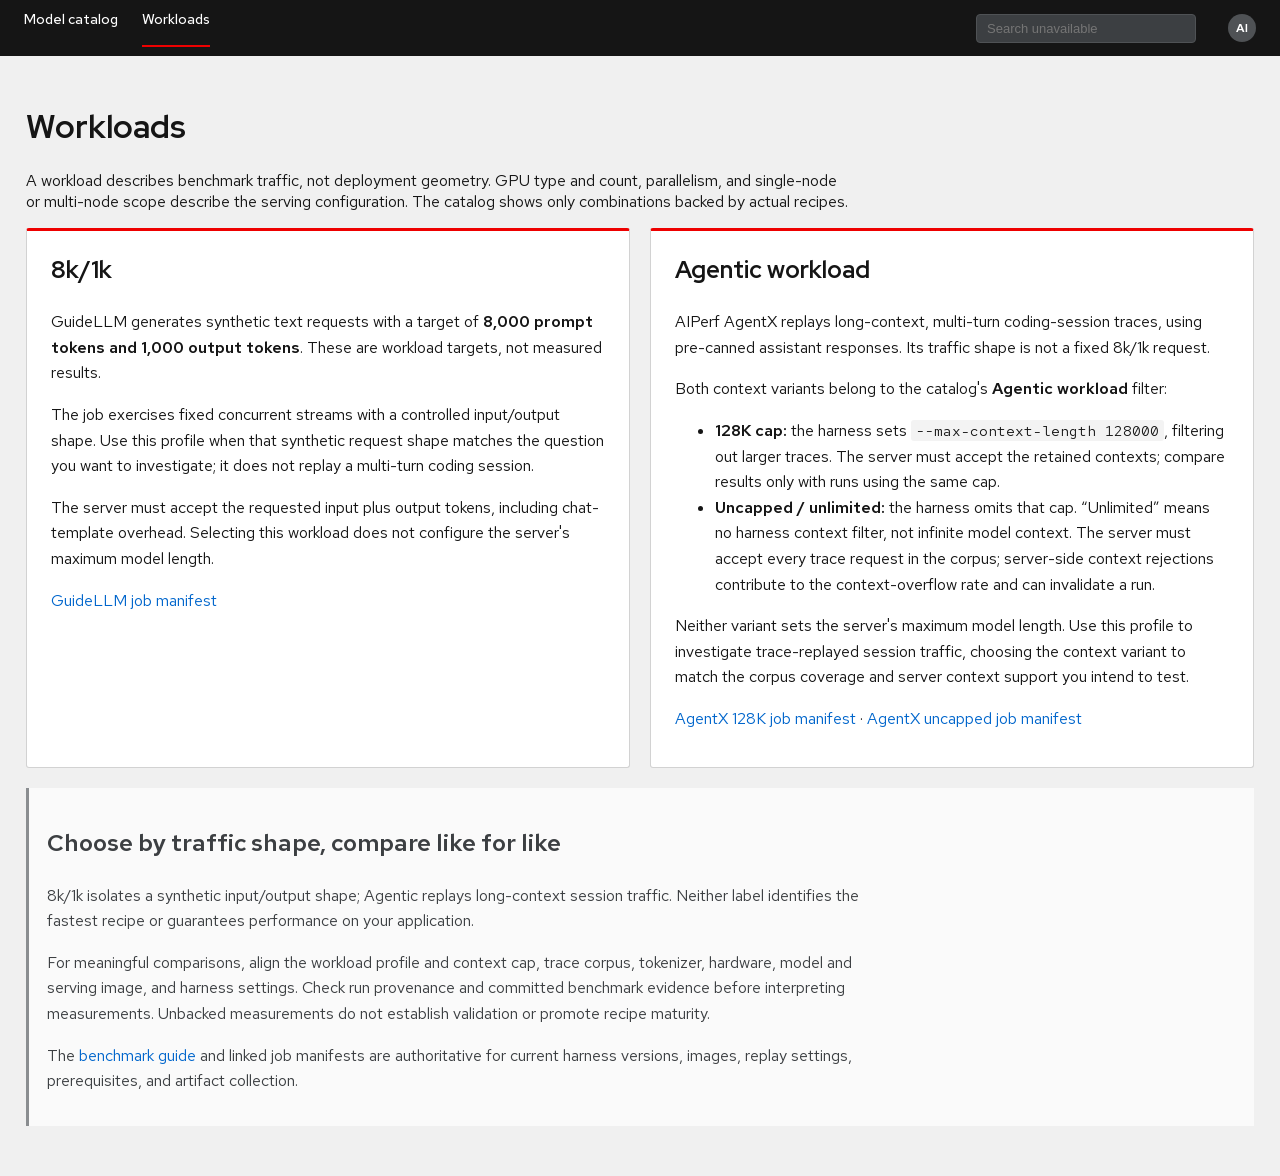
==== site/workloads.html @ 72a7a32e "Merge 8b24308e2296ddec0aeb09306bd658f769ee3051 into d1fcd548783d5ae28d67e89c766e08b938d1fa00" ====
<!DOCTYPE html>
<html lang="en">
<head>
  <meta charset="utf-8">
  <meta name="viewport" content="width=device-width, initial-scale=1">
  <title>Workloads | AI Hub</title>
  <link rel="stylesheet" href="styles.css">
</head>
<body>
  <div class="nav">
    <nav aria-label="Primary" style="display:flex;gap:24px;font-size:14px;font-weight:500">
      <a href="index.html" style="color:#fff;padding-bottom:17px">Model catalog</a>
      <a href="workloads.html" aria-current="page" style="color:#fff;border-bottom:2px solid #EE0000;padding-bottom:17px">Workloads</a>
    </nav>
    <div style="flex:1"></div>
    <input disabled placeholder="Search unavailable" aria-label="AI Hub search unavailable" title="AI Hub search is not available" style="background:#3C3F42;border:1px solid #4F5255;border-radius:4px;color:#fff;padding:6px 10px;font-size:13px;width:220px">
    <div style="width:28px;height:28px;border-radius:50%;background:#4F5255;display:flex;align-items:center;justify-content:center;font-size:12px;font-weight:600">AI</div>
  </div>

  <main class="workload-page">
    <h1>Workloads</h1>
    <p>A workload describes benchmark traffic, not deployment geometry. GPU type and count, parallelism, and single-node or multi-node scope describe the serving configuration. The catalog shows only combinations backed by actual recipes.</p>

    <div class="workload-grid">
      <section class="workload-card" aria-labelledby="synthetic-heading">
        <h2 id="synthetic-heading">8k/1k</h2>
        <p>GuideLLM generates synthetic text requests with a target of <strong>8,000 prompt tokens and 1,000 output tokens</strong>. These are workload targets, not measured results.</p>
        <p>The job exercises fixed concurrent streams with a controlled input/output shape. Use this profile when that synthetic request shape matches the question you want to investigate; it does not replay a multi-turn coding session.</p>
        <p>The server must accept the requested input plus output tokens, including chat-template overhead. Selecting this workload does not configure the server's maximum model length.</p>
        <p><a href="https://github.com/openshift-psap/inference-playbooks/blob/main/benchmarks/manifests/guidellm-8k1k-job.yaml">GuideLLM job manifest</a></p>
      </section>

      <section class="workload-card" aria-labelledby="agentic-heading">
        <h2 id="agentic-heading">Agentic workload</h2>
        <p>AIPerf AgentX replays long-context, multi-turn coding-session traces, using pre-canned assistant responses. Its traffic shape is not a fixed 8k/1k request.</p>
        <p>Both context variants belong to the catalog's <strong>Agentic workload</strong> filter:</p>
        <ul>
          <li><strong>128K cap:</strong> the harness sets <code>--max-context-length 128000</code>, filtering out larger traces. The server must accept the retained contexts; compare results only with runs using the same cap.</li>
          <li><strong>Uncapped / unlimited:</strong> the harness omits that cap. “Unlimited” means no harness context filter, not infinite model context. The server must accept every trace request in the corpus; server-side context rejections contribute to the context-overflow rate and can invalidate a run.</li>
        </ul>
        <p>Neither variant sets the server's maximum model length. Use this profile to investigate trace-replayed session traffic, choosing the context variant to match the corpus coverage and server context support you intend to test.</p>
        <p><a href="https://github.com/openshift-psap/inference-playbooks/blob/main/benchmarks/manifests/aiperf-agentx-128k-job.yaml">AgentX 128K job manifest</a> · <a href="https://github.com/openshift-psap/inference-playbooks/blob/main/benchmarks/manifests/aiperf-agentx-unlimited-context-job.yaml">AgentX uncapped job manifest</a></p>
      </section>
    </div>

    <aside class="workload-note" aria-labelledby="comparison-heading">
      <h2 id="comparison-heading">Choose by traffic shape, compare like for like</h2>
      <p>8k/1k isolates a synthetic input/output shape; Agentic replays long-context session traffic. Neither label identifies the fastest recipe or guarantees performance on your application.</p>
      <p>For meaningful comparisons, align the workload profile and context cap, trace corpus, tokenizer, hardware, model and serving image, and harness settings. Check run provenance and committed benchmark evidence before interpreting measurements. Unbacked measurements do not establish validation or promote recipe maturity.</p>
      <p>The <a href="https://github.com/openshift-psap/inference-playbooks/blob/main/benchmarks/README.md">benchmark guide</a> and linked job manifests are authoritative for current harness versions, images, replay settings, prerequisites, and artifact collection.</p>
    </aside>
  </main>
</body>
</html>
---- site/styles.css ----
/* Red Hat Display font-face declarations */
@font-face {
  font-family: 'Red Hat Display';
  font-style: normal;
  font-weight: 500;
  font-display: swap;
  src: url("fonts/red-hat-display-latinext.woff2") format('woff2');
  unicode-range: U+0100-02BA, U+02BD-02C5, U+02C7-02CC, U+02CE-02D7, U+02DD-02FF, U+0304, U+0308, U+0329, U+1D00-1DBF, U+1E00-1E9F, U+1EF2-1EFF, U+2020, U+20A0-20AB, U+20AD-20C0, U+2113, U+2C60-2C7F, U+A720-A7FF;
}
@font-face {
  font-family: 'Red Hat Display';
  font-style: normal;
  font-weight: 500;
  font-display: swap;
  src: url("fonts/red-hat-display-latin.woff2") format('woff2');
  unicode-range: U+0000-00FF, U+0131, U+0152-0153, U+02BB-02BC, U+02C6, U+02DA, U+02DC, U+0304, U+0308, U+0329, U+2000-206F, U+20AC, U+2122, U+2191, U+2193, U+2212, U+2215, U+FEFF, U+FFFD;
}
@font-face {
  font-family: 'Red Hat Display';
  font-style: normal;
  font-weight: 600;
  font-display: swap;
  src: url("fonts/red-hat-display-latinext.woff2") format('woff2');
  unicode-range: U+0100-02BA, U+02BD-02C5, U+02C7-02CC, U+02CE-02D7, U+02DD-02FF, U+0304, U+0308, U+0329, U+1D00-1DBF, U+1E00-1E9F, U+1EF2-1EFF, U+2020, U+20A0-20AB, U+20AD-20C0, U+2113, U+2C60-2C7F, U+A720-A7FF;
}
@font-face {
  font-family: 'Red Hat Display';
  font-style: normal;
  font-weight: 600;
  font-display: swap;
  src: url("fonts/red-hat-display-latin.woff2") format('woff2');
  unicode-range: U+0000-00FF, U+0131, U+0152-0153, U+02BB-02BC, U+02C6, U+02DA, U+02DC, U+0304, U+0308, U+0329, U+2000-206F, U+20AC, U+2122, U+2191, U+2193, U+2212, U+2215, U+FEFF, U+FFFD;
}
@font-face {
  font-family: 'Red Hat Display';
  font-style: normal;
  font-weight: 700;
  font-display: swap;
  src: url("fonts/red-hat-display-latinext.woff2") format('woff2');
  unicode-range: U+0100-02BA, U+02BD-02C5, U+02C7-02CC, U+02CE-02D7, U+02DD-02FF, U+0304, U+0308, U+0329, U+1D00-1DBF, U+1E00-1E9F, U+1EF2-1EFF, U+2020, U+20A0-20AB, U+20AD-20C0, U+2113, U+2C60-2C7F, U+A720-A7FF;
}
@font-face {
  font-family: 'Red Hat Display';
  font-style: normal;
  font-weight: 700;
  font-display: swap;
  src: url("fonts/red-hat-display-latin.woff2") format('woff2');
  unicode-range: U+0000-00FF, U+0131, U+0152-0153, U+02BB-02BC, U+02C6, U+02DA, U+02DC, U+0304, U+0308, U+0329, U+2000-206F, U+20AC, U+2122, U+2191, U+2193, U+2212, U+2215, U+FEFF, U+FFFD;
}
@font-face {
  font-family: 'Red Hat Display';
  font-style: normal;
  font-weight: 800;
  font-display: swap;
  src: url("fonts/red-hat-display-latinext.woff2") format('woff2');
  unicode-range: U+0100-02BA, U+02BD-02C5, U+02C7-02CC, U+02CE-02D7, U+02DD-02FF, U+0304, U+0308, U+0329, U+1D00-1DBF, U+1E00-1E9F, U+1EF2-1EFF, U+2020, U+20A0-20AB, U+20AD-20C0, U+2113, U+2C60-2C7F, U+A720-A7FF;
}
@font-face {
  font-family: 'Red Hat Display';
  font-style: normal;
  font-weight: 800;
  font-display: swap;
  src: url("fonts/red-hat-display-latin.woff2") format('woff2');
  unicode-range: U+0000-00FF, U+0131, U+0152-0153, U+02BB-02BC, U+02C6, U+02DA, U+02DC, U+0304, U+0308, U+0329, U+2000-206F, U+20AC, U+2122, U+2191, U+2193, U+2212, U+2215, U+FEFF, U+FFFD;
}

/* Red Hat Mono font-face declarations */
@font-face {
  font-family: 'Red Hat Mono';
  font-style: normal;
  font-weight: 400;
  font-display: swap;
  src: url("fonts/red-hat-mono-latinext.woff2") format('woff2');
  unicode-range: U+0100-02BA, U+02BD-02C5, U+02C7-02CC, U+02CE-02D7, U+02DD-02FF, U+0304, U+0308, U+0329, U+1D00-1DBF, U+1E00-1E9F, U+1EF2-1EFF, U+2020, U+20A0-20AB, U+20AD-20C0, U+2113, U+2C60-2C7F, U+A720-A7FF;
}
@font-face {
  font-family: 'Red Hat Mono';
  font-style: normal;
  font-weight: 400;
  font-display: swap;
  src: url("fonts/red-hat-mono-latin.woff2") format('woff2');
  unicode-range: U+0000-00FF, U+0131, U+0152-0153, U+02BB-02BC, U+02C6, U+02DA, U+02DC, U+0304, U+0308, U+0329, U+2000-206F, U+20AC, U+2122, U+2191, U+2193, U+2212, U+2215, U+FEFF, U+FFFD;
}
@font-face {
  font-family: 'Red Hat Mono';
  font-style: normal;
  font-weight: 500;
  font-display: swap;
  src: url("fonts/red-hat-mono-latinext.woff2") format('woff2');
  unicode-range: U+0100-02BA, U+02BD-02C5, U+02C7-02CC, U+02CE-02D7, U+02DD-02FF, U+0304, U+0308, U+0329, U+1D00-1DBF, U+1E00-1E9F, U+1EF2-1EFF, U+2020, U+20A0-20AB, U+20AD-20C0, U+2113, U+2C60-2C7F, U+A720-A7FF;
}
@font-face {
  font-family: 'Red Hat Mono';
  font-style: normal;
  font-weight: 500;
  font-display: swap;
  src: url("fonts/red-hat-mono-latin.woff2") format('woff2');
  unicode-range: U+0000-00FF, U+0131, U+0152-0153, U+02BB-02BC, U+02C6, U+02DA, U+02DC, U+0304, U+0308, U+0329, U+2000-206F, U+20AC, U+2122, U+2191, U+2193, U+2212, U+2215, U+FEFF, U+FFFD;
}

/* Red Hat Text font-face declarations */
@font-face {
  font-family: 'Red Hat Text';
  font-style: normal;
  font-weight: 400;
  font-display: swap;
  src: url("fonts/red-hat-text-latinext.woff2") format('woff2');
  unicode-range: U+0100-02BA, U+02BD-02C5, U+02C7-02CC, U+02CE-02D7, U+02DD-02FF, U+0304, U+0308, U+0329, U+1D00-1DBF, U+1E00-1E9F, U+1EF2-1EFF, U+2020, U+20A0-20AB, U+20AD-20C0, U+2113, U+2C60-2C7F, U+A720-A7FF;
}
@font-face {
  font-family: 'Red Hat Text';
  font-style: normal;
  font-weight: 400;
  font-display: swap;
  src: url("fonts/red-hat-text-latin.woff2") format('woff2');
  unicode-range: U+0000-00FF, U+0131, U+0152-0153, U+02BB-02BC, U+02C6, U+02DA, U+02DC, U+0304, U+0308, U+0329, U+2000-206F, U+20AC, U+2122, U+2191, U+2193, U+2212, U+2215, U+FEFF, U+FFFD;
}
@font-face {
  font-family: 'Red Hat Text';
  font-style: normal;
  font-weight: 500;
  font-display: swap;
  src: url("fonts/red-hat-text-latinext.woff2") format('woff2');
  unicode-range: U+0100-02BA, U+02BD-02C5, U+02C7-02CC, U+02CE-02D7, U+02DD-02FF, U+0304, U+0308, U+0329, U+1D00-1DBF, U+1E00-1E9F, U+1EF2-1EFF, U+2020, U+20A0-20AB, U+20AD-20C0, U+2113, U+2C60-2C7F, U+A720-A7FF;
}
@font-face {
  font-family: 'Red Hat Text';
  font-style: normal;
  font-weight: 500;
  font-display: swap;
  src: url("fonts/red-hat-text-latin.woff2") format('woff2');
  unicode-range: U+0000-00FF, U+0131, U+0152-0153, U+02BB-02BC, U+02C6, U+02DA, U+02DC, U+0304, U+0308, U+0329, U+2000-206F, U+20AC, U+2122, U+2191, U+2193, U+2212, U+2215, U+FEFF, U+FFFD;
}
@font-face {
  font-family: 'Red Hat Text';
  font-style: normal;
  font-weight: 600;
  font-display: swap;
  src: url("fonts/red-hat-text-latinext.woff2") format('woff2');
  unicode-range: U+0100-02BA, U+02BD-02C5, U+02C7-02CC, U+02CE-02D7, U+02DD-02FF, U+0304, U+0308, U+0329, U+1D00-1DBF, U+1E00-1E9F, U+1EF2-1EFF, U+2020, U+20A0-20AB, U+20AD-20C0, U+2113, U+2C60-2C7F, U+A720-A7FF;
}
@font-face {
  font-family: 'Red Hat Text';
  font-style: normal;
  font-weight: 600;
  font-display: swap;
  src: url("fonts/red-hat-text-latin.woff2") format('woff2');
  unicode-range: U+0000-00FF, U+0131, U+0152-0153, U+02BB-02BC, U+02C6, U+02DA, U+02DC, U+0304, U+0308, U+0329, U+2000-206F, U+20AC, U+2122, U+2191, U+2193, U+2212, U+2215, U+FEFF, U+FFFD;
}

/* Base styles */
body {
  margin: 0;
  background: #F0F0F0;
  font-family: 'Red Hat Text', sans-serif;
  color: #151515;
}

a {
  color: #0066CC;
  text-decoration: none;
}

a:hover {
  color: #004080;
  text-decoration: underline;
}

* {
  box-sizing: border-box;
}

code {
  font-family: 'Red Hat Mono', monospace;
  font-size: .9em;
  background: #F3F3F3;
  padding: 1px 5px;
  border-radius: 3px;
}

/* Navigation */
.nav {
  background: #151515;
  color: #fff;
  display: flex;
  align-items: center;
  padding: 0 24px;
  height: 56px;
  gap: 32px;
  flex-shrink: 0;
}

/* Breadcrumb */
.crumb {
  font-size: 13px;
  color: #6A6E73;
  margin-bottom: 14px;
}

/* Fluid page shells; constrain prose, not the available catalog width. */
.catalog-layout {
  width: 100%;
  min-width: 0;
  padding: 24px clamp(16px, 2vw, 48px) 50px;
}

.panel p,
.selectors > p,
.workload-page p {
  max-width: 75ch;
}

.filter-pair {
  display: grid;
  grid-template-columns: repeat(2, minmax(0, 1fr));
  gap: 16px;
  min-width: 0;
}

/* Model card */
.model-card {
  background: #fff;
  border: 1px solid #D2D2D2;
  border-radius: 6px 6px 0 0;
  padding: 24px 28px;
  display: flex;
  gap: 20px;
  align-items: flex-start;
  flex-wrap: wrap;
}

.model-card h1 {
  margin: 0 0 8px;
}

.model-meta {
  display: flex;
  flex-wrap: wrap;
  align-items: center;
  gap: 6px 20px;
  margin: 0;
  font-size: 14px;
  line-height: 1.5;
}

.model-meta > span {
  min-width: 0;
  max-width: 100%;
  overflow-wrap: anywhere;
}

.model-card p {
  margin: 8px 0 0;
  max-width: 75ch;
}

/* Selectors */
.selectors {
  background: #fff;
  border: 1px solid #D2D2D2;
  border-top: 1px solid #F0F0F0;
  padding: 16px 28px;
  display: flex;
  flex-direction: column;
  gap: 10px;
}

.sel-row {
  display: flex;
  align-items: flex-start;
  gap: 12px;
  flex-wrap: wrap;
  padding-bottom: 10px;
  border-bottom: 1px solid #F0F0F0;
}

.sel-row:last-child {
  padding-bottom: 0;
  border-bottom: none;
}

.sel-label {
  font-family: monospace;
  font-size: 10.5px;
  letter-spacing: .1em;
  text-transform: uppercase;
  color: #6A6E73;
  width: 132px;
  flex: none;
  padding-top: 10px;
}

/* Visible choices: native radios in wrapping, compact cards. */
.model-options,
.recipe-options {
  display: grid;
  grid-template-columns: repeat(auto-fit, minmax(min(100%, 240px), 1fr));
  gap: 10px;
  width: 100%;
  min-width: 0;
  margin: 0;
  padding: 0;
  border: 0;
}

.model-options legend,
.recipe-options legend {
  padding: 0;
  margin-bottom: 10px;
  font-family: 'Red Hat Display', sans-serif;
  font-size: 14px;
  font-weight: 700;
}

.model-option,
.recipe-option {
  display: grid;
  grid-template-columns: auto minmax(0, 1fr);
  align-content: start;
  gap: 4px 10px;
  min-width: 0;
  padding: 10px 12px;
  border: 1px solid #D2D2D2;
  border-radius: 3px;
  background: #fff;
  cursor: pointer;
}

.model-option input[type="radio"],
.recipe-option input[type="radio"] {
  grid-row: 1 / 3;
  margin: 3px 0 0;
  accent-color: #0066CC;
}

.model-option__name,
.model-option__id {
  grid-column: 2;
  min-width: 0;
  overflow-wrap: anywhere;
}

.model-option__name {
  font-size: 13.5px;
  font-weight: 600;
  line-height: 1.4;
}

.model-option__id {
  font-family: 'Red Hat Mono', monospace;
  font-size: 11px;
  line-height: 1.4;
  color: #6A6E73;
}

.recipe-option > :not(input) {
  grid-column: 2;
  min-width: 0;
  overflow-wrap: anywhere;
  font-size: 13.5px;
  line-height: 1.4;
}

.recipe-option > :nth-child(2) {
  font-weight: 600;
}

.model-option--selected,
.recipe-option--selected {
  border-color: #0066CC;
  background: #F0F8FF;
  box-shadow: inset 0 0 0 1px #0066CC;
}

.model-option:has(input:focus-visible),
.recipe-option:has(input:focus-visible) {
  outline: 2px solid #0066CC;
  outline-offset: 2px;
}

/* Buttons */
.filter-options {
  display: flex;
  flex-wrap: wrap;
  gap: 8px;
  min-width: 0;
  margin: 0;
  padding: 0 0 10px;
  border: 0;
  border-bottom: 1px solid #F0F0F0;
}

.filter-options legend {
  margin-bottom: 8px;
  padding: 0;
  font-family: 'Red Hat Display', sans-serif;
  font-size: 14px;
  font-weight: 700;
}

.filter-option {
  display: flex;
  align-items: center;
  gap: 6px;
  min-width: 0;
  max-width: 100%;
  padding: 6px 10px;
  border: 1px solid #D2D2D2;
  border-radius: 3px;
  background: #fff;
  font-size: 13.5px;
  line-height: 1.4;
  overflow-wrap: anywhere;
  cursor: pointer;
}

.filter-option input[type="radio"] {
  flex: none;
  margin: 0;
  accent-color: #0066CC;
}

.filter-option > :not(input) {
  min-width: 0;
}

.filter-option--selected {
  border-color: #0066CC;
  background: #F0F8FF;
  box-shadow: inset 0 0 0 1px #0066CC;
}

.filter-option--unavailable {
  color: #8A8D90;
  background: #F5F5F5;
  border-color: #D2D2D2;
  box-shadow: none;
  cursor: not-allowed;
}

.filter-option--unavailable input[type="radio"] {
  cursor: not-allowed;
}

.filter-options:disabled .filter-option {
  color: #8A8D90;
  background: #F5F5F5;
  border-color: #D2D2D2;
  box-shadow: none;
  cursor: not-allowed;
}

.filter-option:has(input:focus-visible) {
  outline: 2px solid #0066CC;
  outline-offset: 2px;
}

.btn {
  font-size: 13.5px;
  font-weight: 600;
  white-space: nowrap;
  background: #fff;
  color: #3C3F42;
  border: 1px solid #D2D2D2;
  border-radius: 3px;
  padding: 6px 14px;
  cursor: pointer;
  display: flex;
  align-items: center;
  gap: 6px;
}

.btn--active {
  background: #151515;
  color: #fff;
  border-color: #151515;
}

.btn--blocked {
  background: #FAFAFA;
  color: #8A8D90;
  border-style: dashed;
  cursor: not-allowed;
}

/* Spec grid */
.spec-grid {
  border: 1px solid #D2D2D2;
  border-top: 3px solid #EE0000;
  padding: 16px 18px;
  margin-top: 6px;
  display: grid;
  grid-template-columns: repeat(auto-fit, minmax(150px, 1fr));
  gap: 14px 22px;
}

.spec {
  display: flex;
  flex-direction: column;
}

.spec dt {
  font-family: monospace;
  font-size: 10px;
  letter-spacing: .07em;
  text-transform: uppercase;
  color: #6A6E73;
  margin-bottom: 3px;
}

.spec dd {
  font-size: 14px;
  font-weight: 600;
  line-height: 1.3;
  word-break: break-word;
  margin: 0;
}

/* Tabs */
.tabs {
  background: #fff;
  border: 1px solid #D2D2D2;
  border-top: none;
  display: flex;
  gap: 2px;
  padding: 0 20px;
  overflow-x: auto;
}

.tab {
  background: none;
  border: none;
  padding: 14px 6px;
  margin-right: 22px;
  font-size: 14px;
  font-weight: 600;
  cursor: pointer;
  color: #6A6E73;
  border-bottom: 3px solid transparent;
  white-space: nowrap;
  display: flex;
  align-items: center;
  gap: 6px;
}

.tab--active {
  color: #151515;
  border-bottom: 3px solid #EE0000;
}

/* Panel */
.panel {
  background: #F0F0F0;
  flex: 1;
  padding: 28px 0 50px;
}

/* Drawer */
.drawer {
  border: 1px solid #D2D2D2;
  border-radius: 4px;
  margin: 0 0 10px;
  overflow: hidden;
}

.drawer__summary {
  cursor: pointer;
  list-style: none;
  padding: 10px 13px;
  display: flex;
  align-items: center;
  gap: 10px;
  font-size: 13.5px;
  background: #FAFAFA;
}

.drawer__code {
  background: #151515;
  color: #E8E8E8;
  font-family: 'Red Hat Mono', monospace;
  font-size: 12.5px;
  line-height: 1.6;
  padding: 14px 16px;
  overflow-x: auto;
  max-height: 420px;
}

/* Table (Red Hat table) */
.rht {
  width: 100%;
  border-collapse: collapse;
  margin: 0 0 20px;
  font-size: 13px;
}

.rht thead th {
  text-align: left;
  padding: 8px 11px;
  border-bottom: 1px solid #D2D2D2;
  font-family: monospace;
  font-size: 10px;
  text-transform: uppercase;
  color: #6A6E73;
}

.rht tbody td {
  padding: 8px 11px;
  border-bottom: 1px solid #F0F0F0;
}

/* Banners */
.banner,
.banner--pending {
  background: #FAFAFA;
  border-left: 3px solid #8A8D90;
  padding: 16px 18px;
  font-size: 14px;
  color: #3C3F42;
  max-width: 70ch;
}

/* Accordion */
.accordion {
  border: 1px solid #D2D2D2;
  border-left: 3px solid #8A8D90;
  border-radius: 0 4px 4px 0;
  margin: 0 0 10px;
  background: #FCFCFC;
}

.accordion summary {
  cursor: pointer;
  padding: 13px 15px;
  font-family: 'Red Hat Display', sans-serif;
  font-weight: 700;
  font-size: 14.5px;
  list-style: none;
  display: flex;
  align-items: center;
  gap: 10px;
}

.accordion > div {
  padding: 4px 16px 16px;
  border-top: 1px solid #EDEDED;
}

/* Pills & tags */
.pill--validated {
  display: flex;
  align-items: center;
  gap: 4px;
  background: #F0F8E8;
  color: #3E8635;
  font-size: 12px;
  font-weight: 600;
  padding: 3px 10px;
  border-radius: 10px;
  white-space: nowrap;
}

.tag {
  font-family: monospace;
  font-size: 9.5px;
  letter-spacing: .08em;
  text-transform: uppercase;
  color: #6A6E73;
  font-weight: 500;
  border: 1px solid #D2D2D2;
  padding: 1px 6px;
  border-radius: 2px;
  flex: none;
}

/* Workload reference page shares the catalog typography and shell. */
.workload-page {
  width: 100%;
  min-width: 0;
  margin: 0;
  padding: 28px clamp(16px, 2vw, 48px) 50px;
  overflow-wrap: anywhere;
}

.workload-page h1,
.workload-card h2 {
  font-family: 'Red Hat Display', sans-serif;
}

.workload-grid {
  display: grid;
  grid-template-columns: repeat(2, minmax(0, 1fr));
  gap: 20px;
}

.workload-card {
  min-width: 0;
  padding: 20px 24px;
  border: 1px solid #D2D2D2;
  border-top: 3px solid #EE0000;
  border-radius: 3px;
  background: #fff;
  line-height: 1.6;
}

.workload-card h2 {
  margin-top: 0;
}

.workload-note {
  margin-top: 20px;
  padding: 16px 18px;
  border-left: 3px solid #8A8D90;
  background: #FAFAFA;
  color: #3C3F42;
  line-height: 1.6;
}

/* Keep catalog content inside its shell without clipping source text. */
#app {
  overflow-wrap: anywhere;
}

.model-card > div,
.selectors,
.sel-row,
.panel {
  min-width: 0;
}

.model-card > div {
  max-width: 100%;
}

.sel-row select {
  flex: 1 1 0;
  min-width: 0;
  max-width: 100%;
}

.drawer__summary {
  flex-wrap: wrap;
}

.drawer__summary strong {
  min-width: 0;
  max-width: 100%;
}

.rht th,
.rht td {
  overflow-wrap: anywhere;
}

@media (max-width: 600px) {
  .filter-pair {
    grid-template-columns: minmax(0, 1fr);
  }

  .model-card,
  .selectors {
    padding: 16px;
  }

  .workload-page {
    padding: 20px 16px 36px;
  }

  .workload-grid {
    grid-template-columns: minmax(0, 1fr);
  }

  .workload-card {
    padding: 16px;
  }

  .nav {
    gap: 12px;
    padding: 0 16px;
  }

  .nav > nav,
  .nav > div:last-child {
    flex-shrink: 0;
  }

  .nav > nav {
    gap: 12px !important;
  }

  .nav > div:first-of-type {
    flex: 0 !important;
  }

  .nav > input {
    width: auto !important;
    min-width: 0;
    flex: 1;
  }

  .sel-label {
    width: 100%;
    padding-top: 0;
  }

  .sel-row select {
    flex-basis: 100%;
  }
}
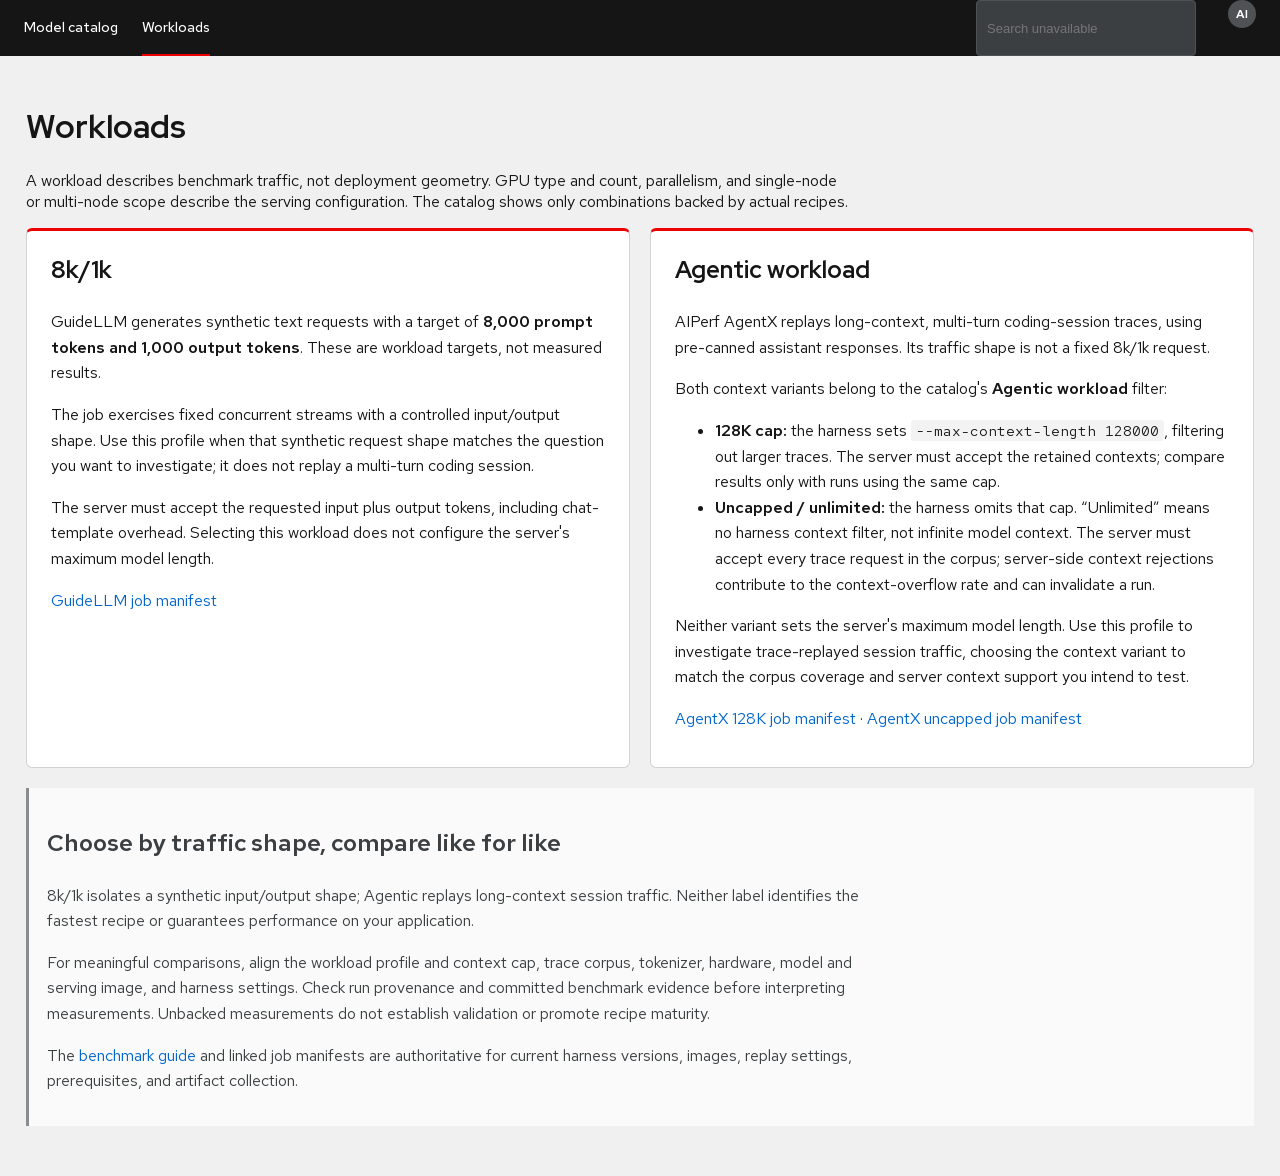
==== commit c42d7c19: "fix(ui): center nav links vertically in the top bar Replace inline styles on nav links with .nav__li" ====
--- a/site/workloads.html
+++ b/site/workloads.html
@@ -8,9 +8,9 @@
 </head>
 <body>
   <div class="nav">
-    <nav aria-label="Primary" style="display:flex;gap:24px;font-size:14px;font-weight:500">
-      <a href="index.html" style="color:#fff;padding-bottom:17px">Model catalog</a>
-      <a href="workloads.html" aria-current="page" style="color:#fff;border-bottom:2px solid #EE0000;padding-bottom:17px">Workloads</a>
+    <nav aria-label="Primary" class="nav__links">
+      <a href="index.html" class="nav__link">Model catalog</a>
+      <a href="workloads.html" aria-current="page" class="nav__link nav__link--active">Workloads</a>
     </nav>
     <div style="flex:1"></div>
     <input disabled placeholder="Search unavailable" aria-label="AI Hub search unavailable" title="AI Hub search is not available" style="background:#3C3F42;border:1px solid #4F5255;border-radius:4px;color:#fff;padding:6px 10px;font-size:13px;width:220px">
--- a/site/styles.css
+++ b/site/styles.css
@@ -183,11 +183,31 @@
   background: #151515;
   color: #fff;
   display: flex;
-  align-items: center;
+  align-items: stretch;
   padding: 0 24px;
   height: 56px;
   gap: 32px;
   flex-shrink: 0;
+}
+
+.nav__links {
+  display: flex;
+  gap: 24px;
+  align-items: stretch;
+}
+
+.nav__link {
+  display: flex;
+  align-items: center;
+  color: #fff;
+  text-decoration: none;
+  font-size: 14px;
+  font-weight: 500;
+  border-bottom: 2px solid transparent;
+}
+
+.nav__link--active {
+  border-bottom-color: #EE0000;
 }
 
 /* Breadcrumb */
@@ -321,7 +341,7 @@
   min-width: 0;
   padding: 10px 12px;
   border: 1px solid #D2D2D2;
-  border-radius: 3px;
+  border-radius: 6px;
   background: #fff;
   cursor: pointer;
 }
@@ -406,7 +426,7 @@
   max-width: 100%;
   padding: 6px 10px;
   border: 1px solid #D2D2D2;
-  border-radius: 3px;
+  border-radius: 6px;
   background: #fff;
   font-size: 13.5px;
   line-height: 1.4;
@@ -462,7 +482,7 @@
   background: #fff;
   color: #3C3F42;
   border: 1px solid #D2D2D2;
-  border-radius: 3px;
+  border-radius: 6px;
   padding: 6px 14px;
   cursor: pointer;
   display: flex;
@@ -555,10 +575,42 @@
   padding: 28px 0 50px;
 }
 
+.panel h2 {
+  margin: 20px 0 8px;
+}
+
+.panel a + .drawer,
+.panel span + .drawer {
+  margin-top: 8px;
+}
+
+.recipe-technical {
+  margin: 0 0 20px;
+}
+
+.recipe-technical > summary {
+  font-family: 'Red Hat Display', sans-serif;
+  font-size: 13px;
+  font-weight: 600;
+  color: #6A6E73;
+  cursor: pointer;
+  padding: 8px 0;
+}
+
+.recipe-technical > p {
+  font-size: 13px;
+  color: #4F5255;
+  margin: 4px 0;
+}
+
+.recipe-technical > a {
+  font-size: 13px;
+}
+
 /* Drawer */
 .drawer {
   border: 1px solid #D2D2D2;
-  border-radius: 4px;
+  border-radius: 6px;
   margin: 0 0 10px;
   overflow: hidden;
 }
@@ -572,6 +624,16 @@
   gap: 10px;
   font-size: 13.5px;
   background: #FAFAFA;
+}
+
+.drawer__summary button {
+  border: 1px solid #D2D2D2;
+  border-radius: 6px;
+  background: #fff;
+  color: #3C3F42;
+  font-size: 12px;
+  padding: 3px 10px;
+  cursor: pointer;
 }
 
 .drawer__code {
@@ -697,7 +759,7 @@
   padding: 20px 24px;
   border: 1px solid #D2D2D2;
   border-top: 3px solid #EE0000;
-  border-radius: 3px;
+  border-radius: 6px;
   background: #fff;
   line-height: 1.6;
 }
@@ -778,13 +840,13 @@
     padding: 0 16px;
   }
 
-  .nav > nav,
+  .nav__links,
   .nav > div:last-child {
     flex-shrink: 0;
   }
 
-  .nav > nav {
-    gap: 12px !important;
+  .nav__links {
+    gap: 12px;
   }
 
   .nav > div:first-of-type {
@@ -806,3 +868,122 @@
     flex-basis: 100%;
   }
 }
+
+/* Benchmark charts */
+.chart-grid {
+  display: grid;
+  grid-template-columns: repeat(auto-fit, minmax(340px, 1fr));
+  gap: 16px;
+  margin: 16px 0;
+}
+.chart-card {
+  background: #FAFAFA;
+  border: 1px solid #E0E0E0;
+  border-radius: 8px;
+  padding: 16px;
+}
+.chart-card h3 {
+  font-family: 'Red Hat Display', sans-serif;
+  font-size: 14px;
+  font-weight: 600;
+  color: #333;
+  margin: 0 0 8px;
+}
+.chart-container {
+  position: relative;
+  height: 260px;
+}
+.stat-row {
+  display: flex;
+  gap: 12px;
+  flex-wrap: wrap;
+  margin: 16px 0;
+}
+.stat-card {
+  background: #FAFAFA;
+  border: 1px solid #E0E0E0;
+  border-radius: 8px;
+  padding: 12px 16px;
+  flex: 1;
+  min-width: 120px;
+}
+.stat-card__value {
+  font-family: 'Red Hat Display', sans-serif;
+  font-size: 1.5rem;
+  font-weight: 700;
+  color: #151515;
+}
+.stat-card__label {
+  font-size: 0.75rem;
+  color: #6A6E73;
+  text-transform: uppercase;
+  letter-spacing: 0.05em;
+}
+.stat-card__sub {
+  font-size: 0.8rem;
+  color: #4F5255;
+  margin-top: 2px;
+}
+.harness-section {
+  margin: 0 0 32px;
+  padding: 20px;
+  background: #fff;
+  border: 1px solid #E0E0E0;
+  border-radius: 10px;
+}
+.harness-section:last-child {
+  margin-bottom: 0;
+}
+.harness-header {
+  display: flex;
+  align-items: baseline;
+  gap: 12px;
+  flex-wrap: wrap;
+  margin: 0 0 16px;
+  padding: 0 0 12px;
+  border-bottom: 2px solid #E0E0E0;
+}
+.harness-header h2 {
+  font-family: 'Red Hat Display', sans-serif;
+  font-size: 18px;
+  font-weight: 700;
+  color: #151515;
+  margin: 0;
+}
+.harness-description {
+  font-size: 13px;
+  color: #6A6E73;
+}
+.harness-description code {
+  font-family: 'Red Hat Mono', monospace;
+  background: #F0F0F0;
+  padding: 2px 6px;
+  border-radius: 3px;
+  font-size: 12px;
+}
+.evidence-detail {
+  margin: 16px 0 0;
+  border: 1px solid #E8E8E8;
+  border-radius: 6px;
+}
+.evidence-detail > summary {
+  padding: 10px 14px;
+  font-family: 'Red Hat Display', sans-serif;
+  font-size: 13px;
+  font-weight: 600;
+  color: #4F5255;
+  cursor: pointer;
+  background: #FAFAFA;
+  border-radius: 6px;
+}
+.evidence-detail[open] > summary {
+  border-bottom: 1px solid #E8E8E8;
+  border-radius: 6px 6px 0 0;
+}
+.evidence-detail > :not(summary) {
+  padding: 0 14px;
+}
+.evidence-detail > table {
+  margin: 8px 14px;
+  width: calc(100% - 28px);
+}
